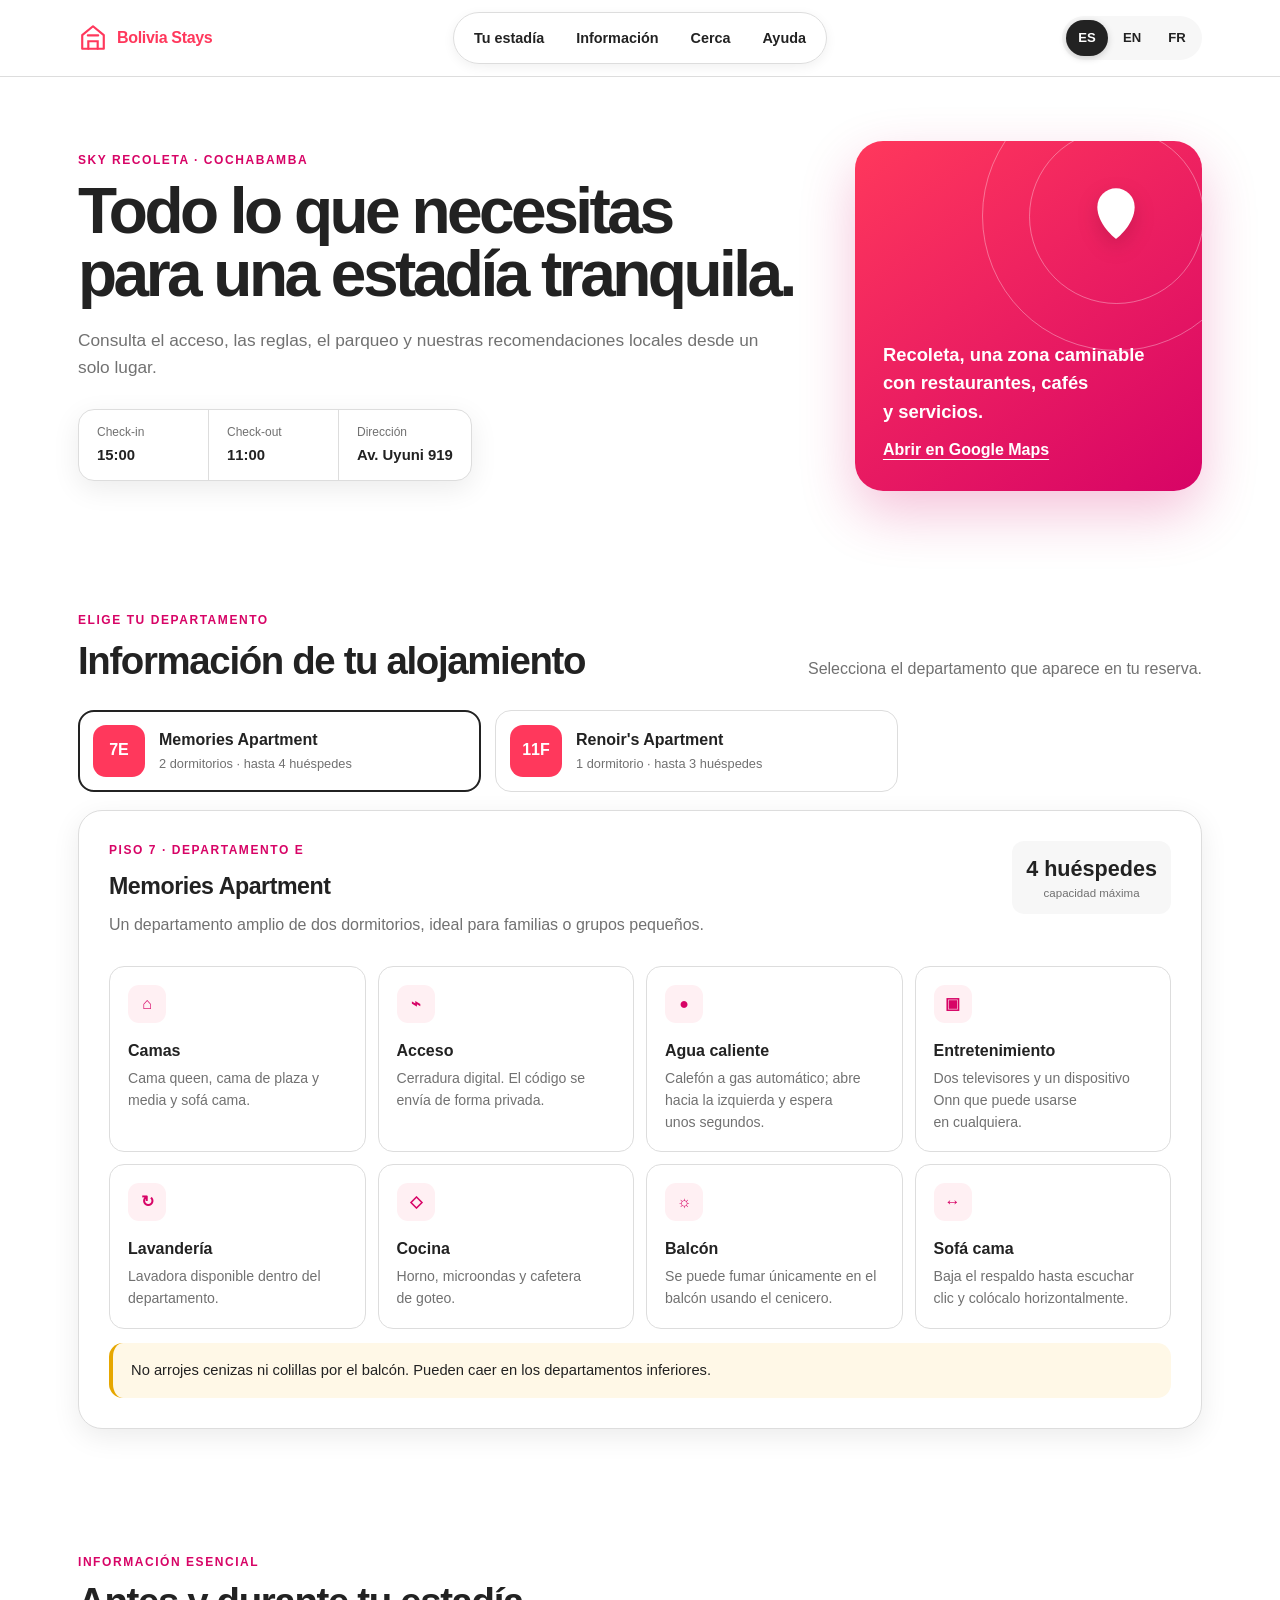
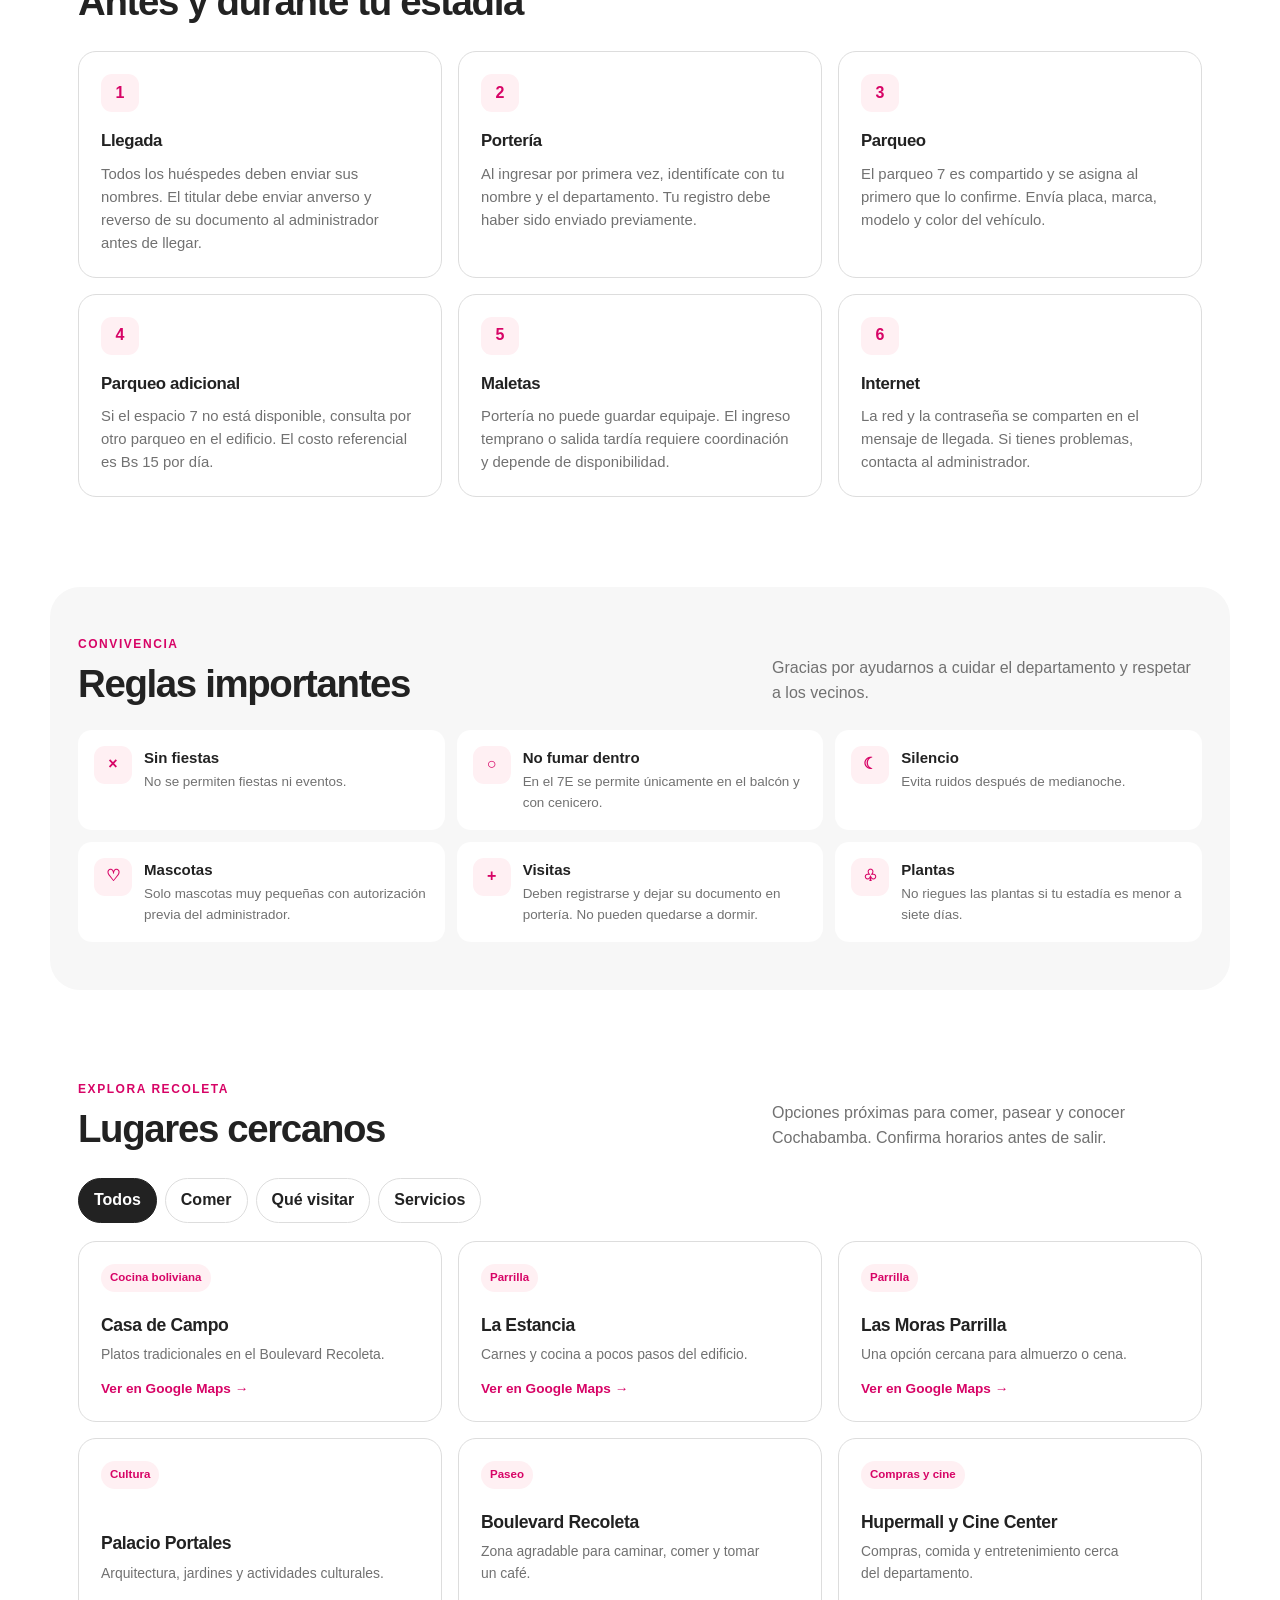
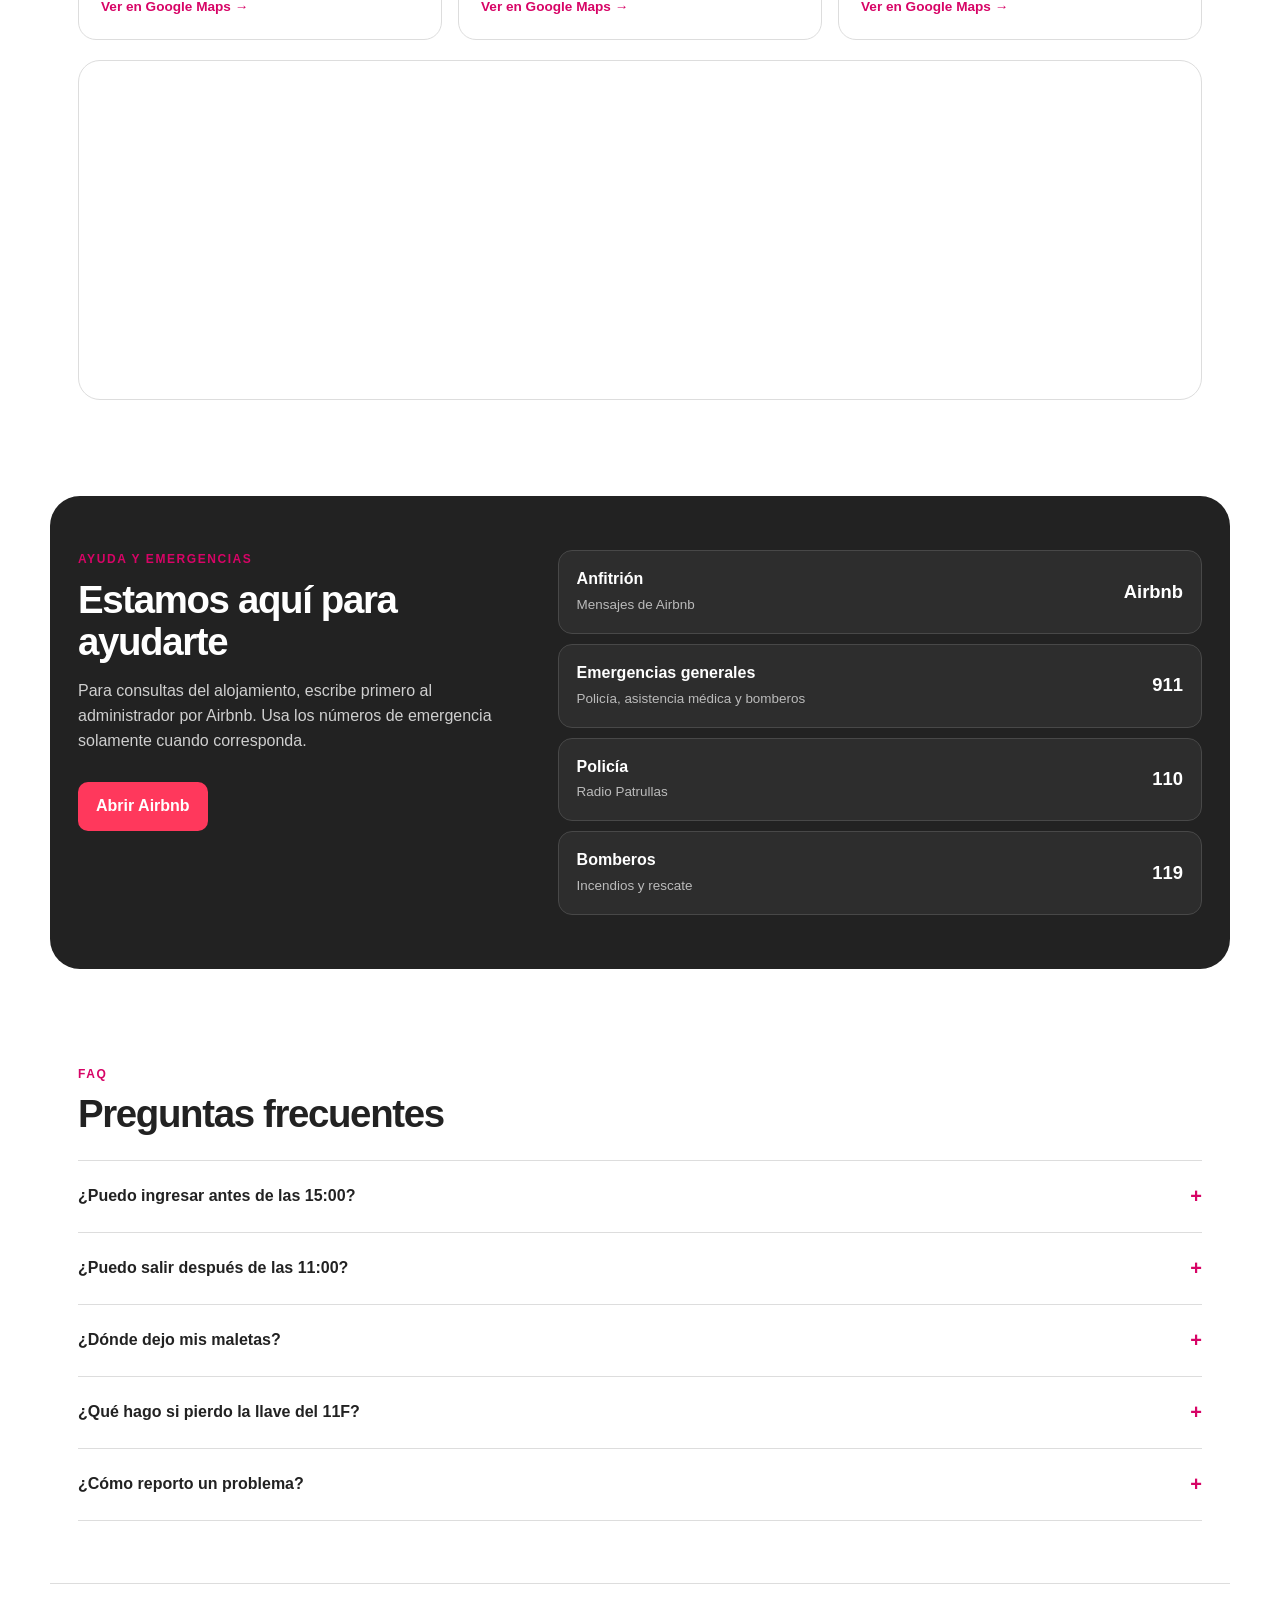
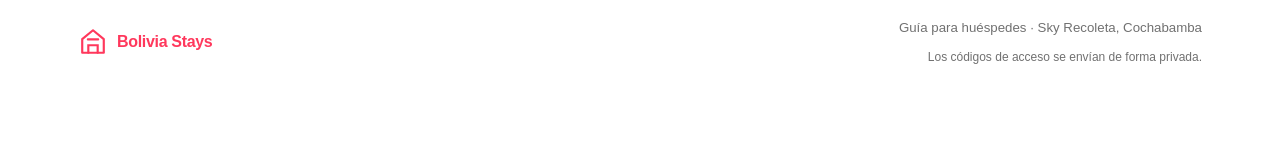
==== index.html @ 741adc56 "Build trilingual guest guide" ====
<!doctype html>
<html lang="es">
  <head>
    <meta charset="UTF-8" />
    <meta name="viewport" content="width=device-width, initial-scale=1.0" />
    <meta name="theme-color" content="#ff385c" />
    <meta name="description" content="Guía para huéspedes de Bolivia Stays en Sky Recoleta, Cochabamba." />
    <title>Bolivia Stays · Guest Guide</title>
    <link rel="stylesheet" href="styles.css" />
    <script src="content.js" defer></script>
    <script src="app.js" defer></script>
  </head>
  <body>
    <a class="skip-link" href="#main-content">Saltar al contenido</a>
    <header class="site-header">
      <div class="header-inner">
        <a class="brand" href="#top" aria-label="Bolivia Stays">
          <span class="brand-mark" aria-hidden="true"><svg viewBox="0 0 32 32"><path d="M16 3.5 4.5 13v14.5h23V13L16 3.5Z" fill="none" stroke="currentColor" stroke-width="2.3" stroke-linejoin="round"/><path d="M11 27.5v-8h10v8M10.5 13.2h11" fill="none" stroke="currentColor" stroke-width="2.3" stroke-linecap="round"/></svg></span>
          <span>Bolivia Stays</span>
        </a>
        <nav class="main-nav" aria-label="Principal">
          <a href="#stay" data-i18n="nav.stay">Tu estadía</a><a href="#essentials" data-i18n="nav.essentials">Información</a><a href="#nearby" data-i18n="nav.nearby">Cerca</a><a href="#help" data-i18n="nav.help">Ayuda</a>
        </nav>
        <div class="language-switcher" role="group" aria-label="Idioma">
          <button class="lang-btn is-active" type="button" data-lang="es" aria-pressed="true">ES</button><button class="lang-btn" type="button" data-lang="en" aria-pressed="false">EN</button><button class="lang-btn" type="button" data-lang="fr" aria-pressed="false">FR</button>
        </div>
      </div>
    </header>

    <main id="main-content">
      <section class="hero" id="top">
        <div class="hero-copy">
          <p class="eyebrow" data-i18n="hero.eyebrow">Sky Recoleta · Cochabamba</p>
          <h1 data-i18n="hero.title">Todo lo que necesitas para una estadía tranquila.</h1>
          <p class="hero-text" data-i18n="hero.body">Consulta el acceso, las reglas, el parqueo y nuestras recomendaciones locales desde un solo lugar.</p>
          <div class="quick-facts" aria-label="Horarios principales">
            <div><span data-i18n="hero.checkin">Check-in</span><strong>15:00</strong></div>
            <div><span data-i18n="hero.checkout">Check-out</span><strong>11:00</strong></div>
            <a href="https://www.google.com/maps/search/?api=1&query=Edificio+Sky+Recoleta+Avenida+Uyuni+919+Cochabamba" target="_blank" rel="noopener"><span data-i18n="hero.address">Dirección</span><strong>Av. Uyuni 919</strong></a>
          </div>
        </div>
        <div class="hero-card" aria-label="Ubicación">
          <div class="map-orbit" aria-hidden="true"><span class="orbit orbit-one"></span><span class="orbit orbit-two"></span><span class="location-pin"><svg viewBox="0 0 24 24"><path d="M12 21s7-5.3 7-12a7 7 0 1 0-14 0c0 6.7 7 12 7 12Z" fill="currentColor"/><circle cx="12" cy="9" r="2.6" fill="white"/></svg></span></div>
          <p data-i18n="hero.zone">Recoleta, una zona caminable con restaurantes, cafés y servicios.</p>
          <a class="text-link" href="https://www.google.com/maps/search/?api=1&query=Edificio+Sky+Recoleta+Avenida+Uyuni+919+Cochabamba" target="_blank" rel="noopener" data-i18n="actions.openMap">Abrir en Google Maps</a>
        </div>
      </section>

      <section class="section" id="stay">
        <div class="section-heading"><div><p class="eyebrow" data-i18n="stay.eyebrow">Elige tu departamento</p><h2 data-i18n="stay.title">Información de tu alojamiento</h2></div><p data-i18n="stay.body">Selecciona el departamento que aparece en tu reserva.</p></div>
        <div class="property-tabs" role="tablist" aria-label="Departamentos">
          <button id="tab-7e" class="property-tab is-active" type="button" role="tab" aria-selected="true" aria-controls="property-panel" data-property="7e"><span class="tab-floor">7E</span><span><strong>Memories Apartment</strong><small data-i18n="properties.7e.short">2 dormitorios · hasta 4 huéspedes</small></span></button>
          <button id="tab-11f" class="property-tab" type="button" role="tab" aria-selected="false" aria-controls="property-panel" data-property="11f"><span class="tab-floor">11F</span><span><strong>Renoir's Apartment</strong><small data-i18n="properties.11f.short">1 dormitorio · hasta 3 huéspedes</small></span></button>
        </div>
        <article id="property-panel" class="property-panel" role="tabpanel" aria-labelledby="tab-7e">
          <div class="property-summary"><div><p class="eyebrow" id="property-floor"></p><h3 id="property-name"></h3><p id="property-description"></p></div><div class="capacity-badge"><span id="property-capacity"></span><small data-i18n="stay.maxGuests">capacidad máxima</small></div></div>
          <div class="feature-grid" id="property-features"></div><div class="notice-card" id="property-notice"></div>
        </article>
      </section>

      <section class="section" id="essentials">
        <div class="section-heading"><div><p class="eyebrow" data-i18n="essentials.eyebrow">Información esencial</p><h2 data-i18n="essentials.title">Antes y durante tu estadía</h2></div></div>
        <div class="info-grid" id="essentials-grid"></div>
      </section>

      <section class="rules-section">
        <div class="section-heading compact"><div><p class="eyebrow" data-i18n="rules.eyebrow">Convivencia</p><h2 data-i18n="rules.title">Reglas importantes</h2></div><p data-i18n="rules.body">Gracias por ayudarnos a cuidar el departamento y respetar a los vecinos.</p></div>
        <div class="rules-grid" id="rules-grid"></div>
      </section>

      <section class="section" id="nearby">
        <div class="section-heading"><div><p class="eyebrow" data-i18n="nearby.eyebrow">Explora Recoleta</p><h2 data-i18n="nearby.title">Lugares cercanos</h2></div><p data-i18n="nearby.body">Opciones próximas para comer, pasear y conocer Cochabamba. Confirma horarios antes de salir.</p></div>
        <div class="place-filters" id="place-filters" role="group" aria-label="Categorías"></div><div class="places-grid" id="places-grid"></div>
        <div class="map-frame"><iframe title="Mapa de Sky Recoleta" loading="lazy" referrerpolicy="no-referrer-when-downgrade" src="https://www.google.com/maps?q=Edificio%20Sky%20Recoleta%20Avenida%20Uyuni%20919%20Cochabamba&output=embed"></iframe></div>
      </section>

      <section class="help-section" id="help">
        <div class="help-copy"><p class="eyebrow" data-i18n="help.eyebrow">Ayuda y emergencias</p><h2 data-i18n="help.title">Estamos aquí para ayudarte</h2><p data-i18n="help.body">Para consultas del alojamiento, escribe primero al administrador por Airbnb. Usa los números de emergencia solamente cuando corresponda.</p><a class="primary-button" href="https://www.airbnb.com/trips" target="_blank" rel="noopener" data-i18n="actions.openAirbnb">Abrir Airbnb</a></div>
        <div class="contact-list" id="contact-list"></div>
      </section>

      <section class="section faq-section"><div class="section-heading compact"><div><p class="eyebrow">FAQ</p><h2 data-i18n="faq.title">Preguntas frecuentes</h2></div></div><div class="faq-list" id="faq-list"></div></section>
    </main>

    <footer>
      <a class="brand footer-brand" href="#top"><span class="brand-mark" aria-hidden="true"><svg viewBox="0 0 32 32"><path d="M16 3.5 4.5 13v14.5h23V13L16 3.5Z" fill="none" stroke="currentColor" stroke-width="2.3" stroke-linejoin="round"/><path d="M11 27.5v-8h10v8M10.5 13.2h11" fill="none" stroke="currentColor" stroke-width="2.3" stroke-linecap="round"/></svg></span><span>Bolivia Stays</span></a>
      <p data-i18n="footer.note">Guía para huéspedes · Sky Recoleta, Cochabamba</p><p class="privacy-note" data-i18n="footer.privacy">Los códigos de acceso se envían de forma privada.</p>
    </footer>

    <nav class="mobile-nav" aria-label="Navegación móvil"><a href="#stay"><span aria-hidden="true">⌂</span><small data-i18n="nav.stay">Tu estadía</small></a><a href="#essentials"><span aria-hidden="true">i</span><small data-i18n="nav.essentials">Información</small></a><a href="#nearby"><span aria-hidden="true">⌖</span><small data-i18n="nav.nearby">Cerca</small></a><a href="#help"><span aria-hidden="true">+</span><small data-i18n="nav.help">Ayuda</small></a></nav>
  </body>
</html>
---- styles.css ----
:root {
  --coral: #ff385c;
  --coral-dark: #d70466;
  --ink: #222222;
  --muted: #717171;
  --line: #dddddd;
  --soft: #f7f7f7;
  --white: #ffffff;
  --shadow: 0 8px 28px rgba(0, 0, 0, 0.08);
  --radius: 18px;
  font-family: "Avenir Next", Avenir, "Segoe UI", Helvetica, Arial, sans-serif;
  color: var(--ink);
  background: var(--white);
  scroll-behavior: smooth;
}

* { box-sizing: border-box; }
body { margin: 0; min-width: 320px; background: var(--white); font-size: 16px; line-height: 1.55; }
button, a { font: inherit; }
a { color: inherit; }
button { color: inherit; }
svg { display: block; width: 100%; height: 100%; }
.skip-link { position: fixed; left: 1rem; top: -4rem; z-index: 100; padding: .7rem 1rem; background: var(--ink); color: white; border-radius: 8px; }
.skip-link:focus { top: 1rem; }
.site-header { position: sticky; top: 0; z-index: 50; background: rgba(255,255,255,.96); border-bottom: 1px solid var(--line); backdrop-filter: blur(16px); }
.header-inner { max-width: 1180px; min-height: 76px; margin: auto; padding: 0 28px; display: grid; grid-template-columns: 1fr auto 1fr; align-items: center; gap: 24px; }
.brand { display: inline-flex; width: fit-content; align-items: center; gap: 9px; color: var(--coral); text-decoration: none; font-weight: 800; letter-spacing: -.02em; }
.brand-mark { width: 30px; height: 30px; }
.main-nav { display: flex; align-items: center; gap: 4px; padding: 6px; border: 1px solid var(--line); border-radius: 999px; box-shadow: 0 3px 12px rgba(0,0,0,.06); }
.main-nav a { padding: 8px 14px; border-radius: 999px; text-decoration: none; font-size: .9rem; font-weight: 650; }
.main-nav a:hover { background: var(--soft); }
.language-switcher { justify-self: end; display: flex; gap: 3px; padding: 4px; background: var(--soft); border-radius: 999px; }
.lang-btn { min-width: 42px; min-height: 36px; padding: 0 10px; border: 0; border-radius: 999px; background: transparent; cursor: pointer; font-weight: 750; font-size: .82rem; }
.lang-btn.is-active { background: var(--ink); color: white; box-shadow: 0 2px 7px rgba(0,0,0,.18); }
main { overflow: hidden; }
.hero, .section, .rules-section, .help-section { max-width: 1180px; margin: auto; padding-left: 28px; padding-right: 28px; }
.hero { display: grid; grid-template-columns: 1.35fr .65fr; gap: 56px; align-items: center; padding-top: 64px; padding-bottom: 58px; }
.eyebrow { margin: 0 0 10px; color: var(--coral-dark); text-transform: uppercase; letter-spacing: .13em; font-size: .75rem; font-weight: 800; }
h1, h2, h3, p { text-wrap: pretty; }
h1 { max-width: 780px; margin: 0; font-size: clamp(2.5rem, 5vw, 4.8rem); line-height: .98; letter-spacing: -.055em; }
h2 { margin: 0; font-size: clamp(1.75rem, 3vw, 2.55rem); line-height: 1.1; letter-spacing: -.035em; }
h3 { margin: 0; font-size: 1.45rem; letter-spacing: -.02em; }
.hero-text { max-width: 690px; margin: 22px 0 28px; color: var(--muted); font-size: 1.08rem; }
.quick-facts { display: flex; width: fit-content; max-width: 100%; border: 1px solid var(--line); border-radius: 16px; background: white; box-shadow: var(--shadow); overflow: hidden; }
.quick-facts > * { min-width: 130px; padding: 13px 18px; text-decoration: none; border-right: 1px solid var(--line); }
.quick-facts > *:last-child { border-right: 0; }
.quick-facts span, .quick-facts strong { display: block; }
.quick-facts span { color: var(--muted); font-size: .75rem; }
.quick-facts strong { margin-top: 2px; font-size: .93rem; }
.quick-facts a:hover strong { color: var(--coral-dark); }
.hero-card { position: relative; min-height: 350px; display: flex; flex-direction: column; justify-content: flex-end; padding: 28px; border-radius: 28px; color: white; overflow: hidden; background: linear-gradient(145deg, #ff385c 0%, #d70466 100%); box-shadow: 0 22px 55px rgba(215,4,102,.24); }
.hero-card p { position: relative; z-index: 2; margin: 0 0 12px; font-size: 1.15rem; font-weight: 650; }
.text-link { position: relative; z-index: 2; width: fit-content; font-weight: 750; text-underline-offset: 4px; }
.map-orbit { position: absolute; inset: -20px -30px 80px 20px; }
.orbit { position: absolute; border: 1px solid rgba(255,255,255,.34); border-radius: 50%; }
.orbit-one { width: 270px; height: 270px; right: -20px; top: -40px; }
.orbit-two { width: 175px; height: 175px; right: 28px; top: 8px; }
.location-pin { position: absolute; width: 64px; height: 64px; top: 62px; right: 84px; color: white; filter: drop-shadow(0 8px 10px rgba(80,0,25,.2)); }
.section { padding-top: 62px; padding-bottom: 62px; }
.section-heading { display: flex; justify-content: space-between; align-items: end; gap: 40px; margin-bottom: 28px; }
.section-heading > p { max-width: 430px; margin: 0; color: var(--muted); }
.section-heading.compact { margin-bottom: 24px; }
.property-tabs { display: grid; grid-template-columns: repeat(2, 1fr); gap: 14px; max-width: 820px; margin-bottom: 18px; }
.property-tab { display: flex; align-items: center; gap: 14px; padding: 14px; border: 1px solid var(--line); border-radius: 16px; background: white; text-align: left; cursor: pointer; transition: transform .2s ease, border-color .2s ease, box-shadow .2s ease; }
.property-tab:hover { transform: translateY(-2px); box-shadow: var(--shadow); }
.property-tab.is-active { border: 2px solid var(--ink); padding: 13px; }
.tab-floor { display: grid; place-items: center; flex: 0 0 52px; height: 52px; border-radius: 13px; background: var(--coral); color: white; font-weight: 850; }
.property-tab strong, .property-tab small { display: block; }
.property-tab small { margin-top: 2px; color: var(--muted); font-size: .8rem; }
.property-panel { padding: 30px; border: 1px solid var(--line); border-radius: 24px; background: white; box-shadow: var(--shadow); }
.property-summary { display: flex; justify-content: space-between; gap: 30px; align-items: start; }
.property-summary p:not(.eyebrow) { max-width: 700px; margin: 8px 0 0; color: var(--muted); }
.capacity-badge { flex: 0 0 auto; padding: 11px 14px; border-radius: 12px; background: var(--soft); text-align: center; }
.capacity-badge span { display: block; font-size: 1.35rem; font-weight: 850; }
.capacity-badge small { display: block; color: var(--muted); font-size: .72rem; }
.feature-grid { display: grid; grid-template-columns: repeat(4, 1fr); gap: 12px; margin-top: 28px; }
.feature-card { padding: 18px; border: 1px solid var(--line); border-radius: 15px; }
.feature-icon, .info-icon, .rule-icon { width: 38px; height: 38px; display: grid; place-items: center; margin-bottom: 16px; border-radius: 11px; background: #fff0f3; color: var(--coral-dark); font-weight: 850; }
.feature-card strong { display: block; margin-bottom: 4px; }
.feature-card p { margin: 0; color: var(--muted); font-size: .88rem; }
.notice-card { margin-top: 14px; padding: 16px 18px; border-radius: 14px; background: #fff8e7; border-left: 4px solid #e6a700; font-size: .92rem; }
.info-grid { display: grid; grid-template-columns: repeat(3, 1fr); gap: 16px; }
.info-card { padding: 22px; border: 1px solid var(--line); border-radius: var(--radius); }
.info-card h3 { font-size: 1.05rem; }
.info-card p { margin: 8px 0 0; color: var(--muted); font-size: .93rem; }
.rules-section { margin-top: 28px; margin-bottom: 28px; padding-top: 48px; padding-bottom: 48px; border-radius: 30px; background: var(--soft); }
.rules-grid { display: grid; grid-template-columns: repeat(3, 1fr); gap: 12px; }
.rule-card { display: flex; align-items: flex-start; gap: 12px; padding: 16px; border-radius: 14px; background: white; }
.rule-icon { flex: 0 0 38px; margin: 0; }
.rule-card strong { display: block; font-size: .94rem; }
.rule-card p { margin: 3px 0 0; color: var(--muted); font-size: .84rem; }
.place-filters { display: flex; gap: 8px; margin-bottom: 18px; overflow-x: auto; scrollbar-width: none; }
.filter-button { white-space: nowrap; padding: 9px 15px; border: 1px solid var(--line); border-radius: 999px; background: white; cursor: pointer; font-weight: 700; }
.filter-button.is-active { color: white; border-color: var(--ink); background: var(--ink); }
.places-grid { display: grid; grid-template-columns: repeat(3, 1fr); gap: 16px; }
.place-card { display: flex; flex-direction: column; min-height: 180px; padding: 22px; border: 1px solid var(--line); border-radius: var(--radius); text-decoration: none; transition: transform .2s ease, box-shadow .2s ease; }
.place-card:hover { transform: translateY(-3px); box-shadow: var(--shadow); }
.place-card .place-type { width: fit-content; margin-bottom: auto; padding: 5px 9px; border-radius: 999px; background: #fff0f3; color: var(--coral-dark); font-size: .72rem; font-weight: 800; }
.place-card h3 { margin-top: 20px; font-size: 1.1rem; }
.place-card p { margin: 5px 0 12px; color: var(--muted); font-size: .87rem; }
.place-card span:last-child { color: var(--coral-dark); font-weight: 750; font-size: .85rem; }
.map-frame { height: 340px; margin-top: 20px; border-radius: 22px; overflow: hidden; border: 1px solid var(--line); }
.map-frame iframe { width: 100%; height: 100%; border: 0; }
.help-section { display: grid; grid-template-columns: .8fr 1.2fr; gap: 50px; margin-top: 34px; margin-bottom: 34px; padding-top: 54px; padding-bottom: 54px; border-radius: 30px; background: var(--ink); color: white; }
.help-copy > p:not(.eyebrow) { color: #cfcfcf; }
.primary-button { display: inline-flex; margin-top: 12px; padding: 12px 18px; border-radius: 10px; background: var(--coral); color: white; text-decoration: none; font-weight: 800; }
.contact-list { display: grid; gap: 10px; }
.contact-card { display: grid; grid-template-columns: 1fr auto; align-items: center; gap: 18px; padding: 16px 18px; border: 1px solid #484848; border-radius: 14px; background: #2d2d2d; text-decoration: none; }
.contact-card span { color: #bbbbbb; font-size: .84rem; }
.contact-card strong { display: block; font-size: 1rem; }
.contact-card b { color: white; font-size: 1.15rem; }
.faq-list { border-top: 1px solid var(--line); }
.faq-item { border-bottom: 1px solid var(--line); }
.faq-question { width: 100%; display: flex; justify-content: space-between; align-items: center; gap: 20px; padding: 20px 0; border: 0; background: transparent; text-align: left; cursor: pointer; font-weight: 750; }
.faq-question span:last-child { color: var(--coral-dark); font-size: 1.25rem; }
.faq-answer { display: none; max-width: 800px; padding: 0 40px 20px 0; color: var(--muted); }
.faq-item.is-open .faq-answer { display: block; }
footer { max-width: 1180px; margin: 0 auto; padding: 34px 28px 92px; border-top: 1px solid var(--line); display: grid; grid-template-columns: 1fr auto; align-items: center; gap: 10px 30px; }
.footer-brand { grid-row: span 2; }
footer p { margin: 0; color: var(--muted); font-size: .83rem; text-align: right; }
.privacy-note { font-size: .75rem; }
.mobile-nav { display: none; }

@media (max-width: 900px) {
  .header-inner { grid-template-columns: 1fr auto; min-height: 68px; padding: 0 20px; }
  .main-nav { display: none; }
  .hero, .section, .rules-section, .help-section { padding-left: 20px; padding-right: 20px; }
  .hero { grid-template-columns: 1fr; gap: 28px; padding-top: 42px; }
  .hero-card { min-height: 250px; }
  .feature-grid { grid-template-columns: repeat(2, 1fr); }
  .info-grid, .places-grid { grid-template-columns: repeat(2, 1fr); }
  .rules-grid { grid-template-columns: repeat(2, 1fr); }
  .help-section { grid-template-columns: 1fr; gap: 28px; border-radius: 0; }
}

@media (max-width: 620px) {
  body { padding-bottom: 68px; }
  .brand > span:last-child { display: none; }
  .language-switcher { gap: 1px; }
  .lang-btn { min-width: 38px; min-height: 34px; }
  .hero { padding-top: 32px; padding-bottom: 36px; }
  h1 { font-size: clamp(2.35rem, 13vw, 3.3rem); }
  .hero-text { font-size: 1rem; }
  .quick-facts { width: 100%; display: grid; grid-template-columns: repeat(2, 1fr); }
  .quick-facts > * { min-width: 0; border-right: 1px solid var(--line); }
  .quick-facts > *:nth-child(2) { border-right: 0; }
  .quick-facts > *:last-child { grid-column: 1 / -1; border-top: 1px solid var(--line); }
  .hero-card { min-height: 225px; border-radius: 22px; }
  .section { padding-top: 44px; padding-bottom: 44px; }
  .section-heading { display: block; margin-bottom: 22px; }
  .section-heading > p { margin-top: 10px; }
  .property-tabs { grid-template-columns: 1fr; }
  .property-panel { padding: 20px; }
  .property-summary { display: block; }
  .capacity-badge { width: fit-content; margin-top: 16px; text-align: left; }
  .feature-grid, .info-grid, .places-grid, .rules-grid { grid-template-columns: 1fr; }
  .rules-section { margin-top: 10px; margin-bottom: 10px; border-radius: 0; }
  .map-frame { height: 285px; }
  .help-section { margin-top: 10px; margin-bottom: 10px; }
  footer { grid-template-columns: 1fr; padding-bottom: 28px; }
  .footer-brand { grid-row: auto; }
  footer p { text-align: left; }
  .mobile-nav { position: fixed; z-index: 60; left: 0; right: 0; bottom: 0; display: grid; grid-template-columns: repeat(4, 1fr); min-height: 64px; padding-bottom: env(safe-area-inset-bottom); border-top: 1px solid var(--line); background: rgba(255,255,255,.97); backdrop-filter: blur(16px); }
  .mobile-nav a { display: grid; place-items: center; align-content: center; gap: 1px; color: var(--muted); text-decoration: none; }
  .mobile-nav a:hover { color: var(--coral-dark); }
  .mobile-nav span { font-size: 1.15rem; font-weight: 850; }
  .mobile-nav small { font-size: .68rem; font-weight: 700; }
}

@media (prefers-reduced-motion: reduce) {
  :root { scroll-behavior: auto; }
  *, *::before, *::after { transition: none !important; }
}
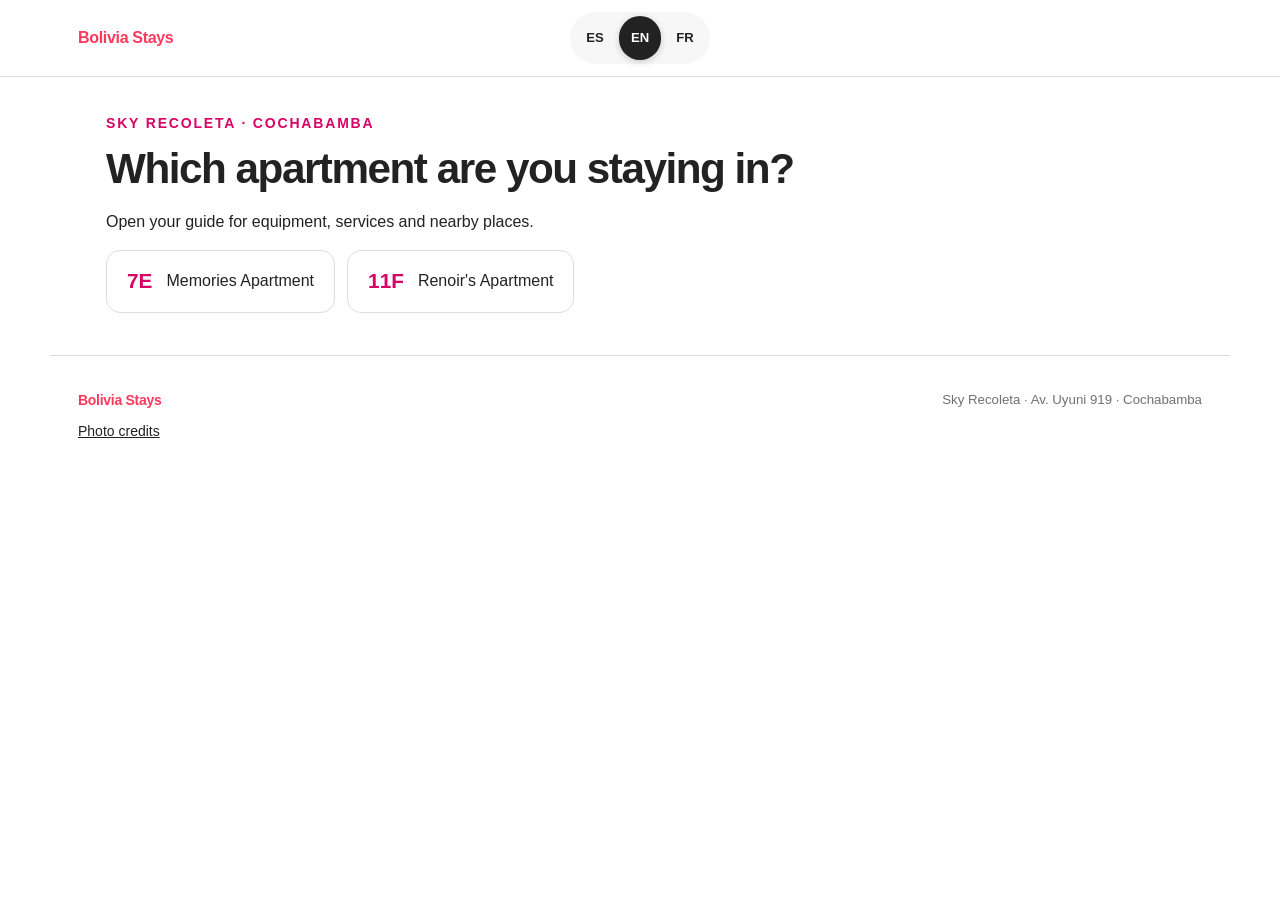
==== commit c498c2f4: "Rework guest guide for in-stay use" ====
--- a/index.html
+++ b/index.html
@@ -1,92 +1,33 @@
 <!doctype html>
 <html lang="es">
-  <head>
-    <meta charset="UTF-8" />
-    <meta name="viewport" content="width=device-width, initial-scale=1.0" />
-    <meta name="theme-color" content="#ff385c" />
-    <meta name="description" content="Guía para huéspedes de Bolivia Stays en Sky Recoleta, Cochabamba." />
-    <title>Bolivia Stays · Guest Guide</title>
-    <link rel="stylesheet" href="styles.css" />
-    <script src="content.js" defer></script>
-    <script src="app.js" defer></script>
-  </head>
-  <body>
-    <a class="skip-link" href="#main-content">Saltar al contenido</a>
-    <header class="site-header">
-      <div class="header-inner">
-        <a class="brand" href="#top" aria-label="Bolivia Stays">
-          <span class="brand-mark" aria-hidden="true"><svg viewBox="0 0 32 32"><path d="M16 3.5 4.5 13v14.5h23V13L16 3.5Z" fill="none" stroke="currentColor" stroke-width="2.3" stroke-linejoin="round"/><path d="M11 27.5v-8h10v8M10.5 13.2h11" fill="none" stroke="currentColor" stroke-width="2.3" stroke-linecap="round"/></svg></span>
-          <span>Bolivia Stays</span>
-        </a>
-        <nav class="main-nav" aria-label="Principal">
-          <a href="#stay" data-i18n="nav.stay">Tu estadía</a><a href="#essentials" data-i18n="nav.essentials">Información</a><a href="#nearby" data-i18n="nav.nearby">Cerca</a><a href="#help" data-i18n="nav.help">Ayuda</a>
-        </nav>
-        <div class="language-switcher" role="group" aria-label="Idioma">
-          <button class="lang-btn is-active" type="button" data-lang="es" aria-pressed="true">ES</button><button class="lang-btn" type="button" data-lang="en" aria-pressed="false">EN</button><button class="lang-btn" type="button" data-lang="fr" aria-pressed="false">FR</button>
-        </div>
-      </div>
-    </header>
-
-    <main id="main-content">
-      <section class="hero" id="top">
-        <div class="hero-copy">
-          <p class="eyebrow" data-i18n="hero.eyebrow">Sky Recoleta · Cochabamba</p>
-          <h1 data-i18n="hero.title">Todo lo que necesitas para una estadía tranquila.</h1>
-          <p class="hero-text" data-i18n="hero.body">Consulta el acceso, las reglas, el parqueo y nuestras recomendaciones locales desde un solo lugar.</p>
-          <div class="quick-facts" aria-label="Horarios principales">
-            <div><span data-i18n="hero.checkin">Check-in</span><strong>15:00</strong></div>
-            <div><span data-i18n="hero.checkout">Check-out</span><strong>11:00</strong></div>
-            <a href="https://www.google.com/maps/search/?api=1&query=Edificio+Sky+Recoleta+Avenida+Uyuni+919+Cochabamba" target="_blank" rel="noopener"><span data-i18n="hero.address">Dirección</span><strong>Av. Uyuni 919</strong></a>
-          </div>
-        </div>
-        <div class="hero-card" aria-label="Ubicación">
-          <div class="map-orbit" aria-hidden="true"><span class="orbit orbit-one"></span><span class="orbit orbit-two"></span><span class="location-pin"><svg viewBox="0 0 24 24"><path d="M12 21s7-5.3 7-12a7 7 0 1 0-14 0c0 6.7 7 12 7 12Z" fill="currentColor"/><circle cx="12" cy="9" r="2.6" fill="white"/></svg></span></div>
-          <p data-i18n="hero.zone">Recoleta, una zona caminable con restaurantes, cafés y servicios.</p>
-          <a class="text-link" href="https://www.google.com/maps/search/?api=1&query=Edificio+Sky+Recoleta+Avenida+Uyuni+919+Cochabamba" target="_blank" rel="noopener" data-i18n="actions.openMap">Abrir en Google Maps</a>
-        </div>
-      </section>
-
-      <section class="section" id="stay">
-        <div class="section-heading"><div><p class="eyebrow" data-i18n="stay.eyebrow">Elige tu departamento</p><h2 data-i18n="stay.title">Información de tu alojamiento</h2></div><p data-i18n="stay.body">Selecciona el departamento que aparece en tu reserva.</p></div>
-        <div class="property-tabs" role="tablist" aria-label="Departamentos">
-          <button id="tab-7e" class="property-tab is-active" type="button" role="tab" aria-selected="true" aria-controls="property-panel" data-property="7e"><span class="tab-floor">7E</span><span><strong>Memories Apartment</strong><small data-i18n="properties.7e.short">2 dormitorios · hasta 4 huéspedes</small></span></button>
-          <button id="tab-11f" class="property-tab" type="button" role="tab" aria-selected="false" aria-controls="property-panel" data-property="11f"><span class="tab-floor">11F</span><span><strong>Renoir's Apartment</strong><small data-i18n="properties.11f.short">1 dormitorio · hasta 3 huéspedes</small></span></button>
-        </div>
-        <article id="property-panel" class="property-panel" role="tabpanel" aria-labelledby="tab-7e">
-          <div class="property-summary"><div><p class="eyebrow" id="property-floor"></p><h3 id="property-name"></h3><p id="property-description"></p></div><div class="capacity-badge"><span id="property-capacity"></span><small data-i18n="stay.maxGuests">capacidad máxima</small></div></div>
-          <div class="feature-grid" id="property-features"></div><div class="notice-card" id="property-notice"></div>
-        </article>
-      </section>
-
-      <section class="section" id="essentials">
-        <div class="section-heading"><div><p class="eyebrow" data-i18n="essentials.eyebrow">Información esencial</p><h2 data-i18n="essentials.title">Antes y durante tu estadía</h2></div></div>
-        <div class="info-grid" id="essentials-grid"></div>
-      </section>
-
-      <section class="rules-section">
-        <div class="section-heading compact"><div><p class="eyebrow" data-i18n="rules.eyebrow">Convivencia</p><h2 data-i18n="rules.title">Reglas importantes</h2></div><p data-i18n="rules.body">Gracias por ayudarnos a cuidar el departamento y respetar a los vecinos.</p></div>
-        <div class="rules-grid" id="rules-grid"></div>
-      </section>
-
-      <section class="section" id="nearby">
-        <div class="section-heading"><div><p class="eyebrow" data-i18n="nearby.eyebrow">Explora Recoleta</p><h2 data-i18n="nearby.title">Lugares cercanos</h2></div><p data-i18n="nearby.body">Opciones próximas para comer, pasear y conocer Cochabamba. Confirma horarios antes de salir.</p></div>
-        <div class="place-filters" id="place-filters" role="group" aria-label="Categorías"></div><div class="places-grid" id="places-grid"></div>
-        <div class="map-frame"><iframe title="Mapa de Sky Recoleta" loading="lazy" referrerpolicy="no-referrer-when-downgrade" src="https://www.google.com/maps?q=Edificio%20Sky%20Recoleta%20Avenida%20Uyuni%20919%20Cochabamba&output=embed"></iframe></div>
-      </section>
-
-      <section class="help-section" id="help">
-        <div class="help-copy"><p class="eyebrow" data-i18n="help.eyebrow">Ayuda y emergencias</p><h2 data-i18n="help.title">Estamos aquí para ayudarte</h2><p data-i18n="help.body">Para consultas del alojamiento, escribe primero al administrador por Airbnb. Usa los números de emergencia solamente cuando corresponda.</p><a class="primary-button" href="https://www.airbnb.com/trips" target="_blank" rel="noopener" data-i18n="actions.openAirbnb">Abrir Airbnb</a></div>
-        <div class="contact-list" id="contact-list"></div>
-      </section>
-
-      <section class="section faq-section"><div class="section-heading compact"><div><p class="eyebrow">FAQ</p><h2 data-i18n="faq.title">Preguntas frecuentes</h2></div></div><div class="faq-list" id="faq-list"></div></section>
-    </main>
-
-    <footer>
-      <a class="brand footer-brand" href="#top"><span class="brand-mark" aria-hidden="true"><svg viewBox="0 0 32 32"><path d="M16 3.5 4.5 13v14.5h23V13L16 3.5Z" fill="none" stroke="currentColor" stroke-width="2.3" stroke-linejoin="round"/><path d="M11 27.5v-8h10v8M10.5 13.2h11" fill="none" stroke="currentColor" stroke-width="2.3" stroke-linecap="round"/></svg></span><span>Bolivia Stays</span></a>
-      <p data-i18n="footer.note">Guía para huéspedes · Sky Recoleta, Cochabamba</p><p class="privacy-note" data-i18n="footer.privacy">Los códigos de acceso se envían de forma privada.</p>
-    </footer>
-
-    <nav class="mobile-nav" aria-label="Navegación móvil"><a href="#stay"><span aria-hidden="true">⌂</span><small data-i18n="nav.stay">Tu estadía</small></a><a href="#essentials"><span aria-hidden="true">i</span><small data-i18n="nav.essentials">Información</small></a><a href="#nearby"><span aria-hidden="true">⌖</span><small data-i18n="nav.nearby">Cerca</small></a><a href="#help"><span aria-hidden="true">+</span><small data-i18n="nav.help">Ayuda</small></a></nav>
-  </body>
+<head>
+  <meta charset="UTF-8">
+  <meta name="viewport" content="width=device-width, initial-scale=1">
+  <meta name="theme-color" content="#ff385c">
+  <meta name="description" content="Guía para huéspedes de Memories 7E y Renoir’s 11F, Sky Recoleta, Cochabamba.">
+  <title>Bolivia Stays · Guest Guide</title>
+  <link rel="icon" href="favicon.svg" type="image/svg+xml">
+  <link rel="stylesheet" href="styles.css">
+  <link rel="stylesheet" href="guest.css">
+  <script src="content.js" defer></script>
+  <script src="guest-content.js" defer></script>
+  <script src="places.js" defer></script>
+  <script src="guest-app.js" defer></script>
+</head>
+<body>
+  <a class="skip-link" href="#main-content">Saltar al contenido / Skip to content / Aller au contenu</a>
+  <header class="site-header"><div class="header-inner">
+    <a class="brand" href="#top">Bolivia Stays</a>
+    <nav class="main-nav" aria-label="Navigation"></nav>
+    <div class="language-switcher" role="group" aria-label="Idioma / Language / Langue">
+      <button class="lang-btn" type="button" data-lang="es" lang="es" aria-pressed="true">ES</button>
+      <button class="lang-btn" type="button" data-lang="en" lang="en" aria-pressed="false">EN</button>
+      <button class="lang-btn" type="button" data-lang="fr" lang="fr" aria-pressed="false">FR</button>
+    </div>
+  </div></header>
+  <main id="main-content"></main>
+  <footer></footer>
+  <nav class="mobile-nav" aria-label="Navigation"></nav>
+  <noscript><section class="section"><h1>Bolivia Stays</h1><p>Activa JavaScript para ver la guía. / Enable JavaScript to view the guide. / Activez JavaScript pour consulter le guide.</p><p>Sky Recoleta · Av. Uyuni 919 · Cochabamba</p><a href="https://www.airbnb.com/trips">Airbnb</a></section></noscript>
+</body>
 </html>
--- a/guest.css
+++ b/guest.css
@@ -0,0 +1,83 @@
+[hidden] { display:none !important; }
+html { scroll-padding-top:100px; }
+:focus-visible { outline:3px solid #d70466; outline-offset:4px; }
+.welcome,.wifi-card { max-width:1124px; margin:auto; }
+.welcome { padding:36px 28px 26px; }
+h1 { font-size:clamp(1.7rem,3.3vw,2.7rem); line-height:1.16; letter-spacing:-.035em; }
+h1 span { color:#d70466; }
+.eyebrow { font-size:.875rem; }
+.property-switch { margin-top:14px; font-size:.9rem; color:#595959; }
+summary { cursor:pointer; min-height:44px; padding:10px 0; font-weight:650; }
+.property-choices { display:flex; gap:12px; margin:16px 0; flex-wrap:wrap; }
+.property-choice { display:flex; align-items:center; gap:14px; padding:14px 20px; border:1px solid #ddd; border-radius:14px; background:white; cursor:pointer; text-align:left; }
+.property-choice strong { color:#d70466; font-size:1.3rem; }
+.property-choice[aria-pressed=true] { border:2px solid #222; }
+.quick-actions { display:grid; grid-template-columns:repeat(4,1fr); gap:12px; margin:20px 0; }
+.quick-actions a { display:flex; align-items:center; gap:12px; padding:20px 16px; border:1px solid #ddd; border-radius:16px; text-decoration:none; font-weight:650; font-size:1rem; }
+.quick-actions a:hover { border-color:#ff385c; background:#fff5f7; }
+.quick-actions span { color:#d70466; font-size:1.5rem; }
+.address-line { display:flex; justify-content:space-between; gap:16px; flex-wrap:wrap; font-size:.875rem; color:#595959; }
+.wifi-card { display:flex; gap:28px; justify-content:space-between; align-items:center; padding:26px 28px; background:#fff1f4; border-radius:20px; }
+.wifi-card h2 { font-size:1.6rem; }
+.wifi-card p:last-child { max-width:650px; margin-bottom:0; }
+.button { display:inline-flex; align-items:center; justify-content:center; padding:12px 20px; min-height:48px; border:1px solid transparent; border-radius:10px; background:#e31c5f; color:white; text-decoration:none; font-weight:700; cursor:pointer; }
+.button.secondary { background:white; color:#222; border-color:#ccc; }
+.wifi-card .button { flex-shrink:0; }
+.section { max-width:1124px; padding-top:38px; padding-bottom:38px; }
+.section-heading { display:block; margin-bottom:20px; }
+.section-heading > p { max-width:780px; margin-top:12px; }
+.section-heading .eyebrow { margin-top:0; }
+h2 { font-size:clamp(1.5rem,2.4vw,2rem); }
+.instructions { display:grid; grid-template-columns:repeat(2,1fr); gap:10px; align-items:start; margin-bottom:20px; }
+.instruction { border:1px solid #ddd; border-radius:12px; padding:4px 18px; background:white; }
+.instruction summary { padding:14px 0; }
+.instruction p { color:#595959; margin:0 0 16px; font-size:1rem; }
+.secondary-detail { margin-top:8px; background:#fafafa; }
+.place-filters { flex-wrap:wrap; overflow:visible; }
+.chip { border:1px solid #ddd; border-radius:30px; padding:10px 16px; min-height:44px; background:white; cursor:pointer; font-weight:650; }
+.chip.active { background:#222; color:white; border-color:#222; }
+.place-card { padding:0; overflow:hidden; min-height:0; }
+.place-photo { position:relative; aspect-ratio:1.6; background:#eee; overflow:hidden; }
+.place-photo img { display:block; width:100%; height:100%; object-fit:cover; }
+.place-photo > span { position:absolute; bottom:8px; left:8px; background:rgba(255,255,255,.95); padding:2px 8px; border-radius:6px; font-size:.75rem !important; color:#444 !important; }
+.place-body { padding:20px; flex:1; display:flex; flex-direction:column; }
+.category { font-size:.875rem; color:#9c1747; }
+.place-card h3 { margin-top:6px; font-size:1.2rem; }
+.place-card p { font-size:1rem; color:#595959; }
+.place-links { display:flex; flex-direction:column; gap:10px; margin-top:auto; font-size:.9rem; }
+.place-links a { text-underline-offset:3px; font-weight:650; }
+.source-link { color:#595959; font-weight:400 !important; font-size:.875rem; }
+.more-button { margin:20px auto 0; display:flex; }
+.rules { background:#f7f7f7; border-radius:20px; }
+.rules-grid > div { padding:16px; background:white; border-radius:12px; }
+.rules-grid h3 { font-size:1rem; }
+.rules-grid p { color:#595959; margin:8px 0 0; font-size:1rem; }
+.time { display:inline-block; padding:5px 12px; background:#fff1f4; color:#a01749; border-radius:9px; font-size:1.4rem; }
+.checkout-list { padding-left:24px; }
+.checkout-list li { margin:12px 0; }
+#checkout .instruction { margin-top:8px; }
+.help { border-top:1px solid #ddd; }
+.help small { display:block; margin-top:12px; color:#595959; font-size:.875rem; }
+.help .button { margin-top:16px; }
+.help .instruction { margin-top:10px; }
+.emergency { padding:16px 20px; margin-top:24px; border:1px solid #d70466; border-radius:14px; }
+.contact-list a { display:flex; justify-content:space-between; gap:20px; padding:14px; background:#fff1f4; border-radius:10px; text-decoration:none; }
+.contact-list a span { color:#9c1747; font-weight:800; }
+footer { font-size:.875rem; }
+.lang-btn { min-height:44px; }
+@media(max-width:900px) { .welcome { padding:28px 20px; } .wifi-card { margin:0 20px; } .quick-actions { grid-template-columns:repeat(2,1fr); } }
+@media(max-width:620px) {
+  .brand > span:last-child { display:inline; } .brand-mark { display:none; }
+  .header-inner { gap:8px; padding:0 16px; }
+  .brand { font-size:1rem; } .lang-btn { min-width:36px; }
+  .wifi-card { display:block; padding:22px; } .wifi-card .button { margin-top:18px; }
+  .welcome { padding-top:22px; } .quick-actions { gap:8px; }
+  .quick-actions a { flex-direction:column; align-items:flex-start; padding:12px; gap:4px; font-size:.9rem; }
+  .instructions { grid-template-columns:1fr; }
+  .section { padding-top:30px; padding-bottom:30px; }
+  .places-grid { grid-template-columns:1fr; }
+  .place-filters { gap:6px; } .chip { font-size:.875rem; padding:8px 12px; }
+  .mobile-nav a { font-size:.875rem; font-weight:650; min-height:64px; padding:8px 2px; color:#444; }
+  .property-choices { flex-direction:column; }
+  footer { padding-bottom:30px; }
+}
